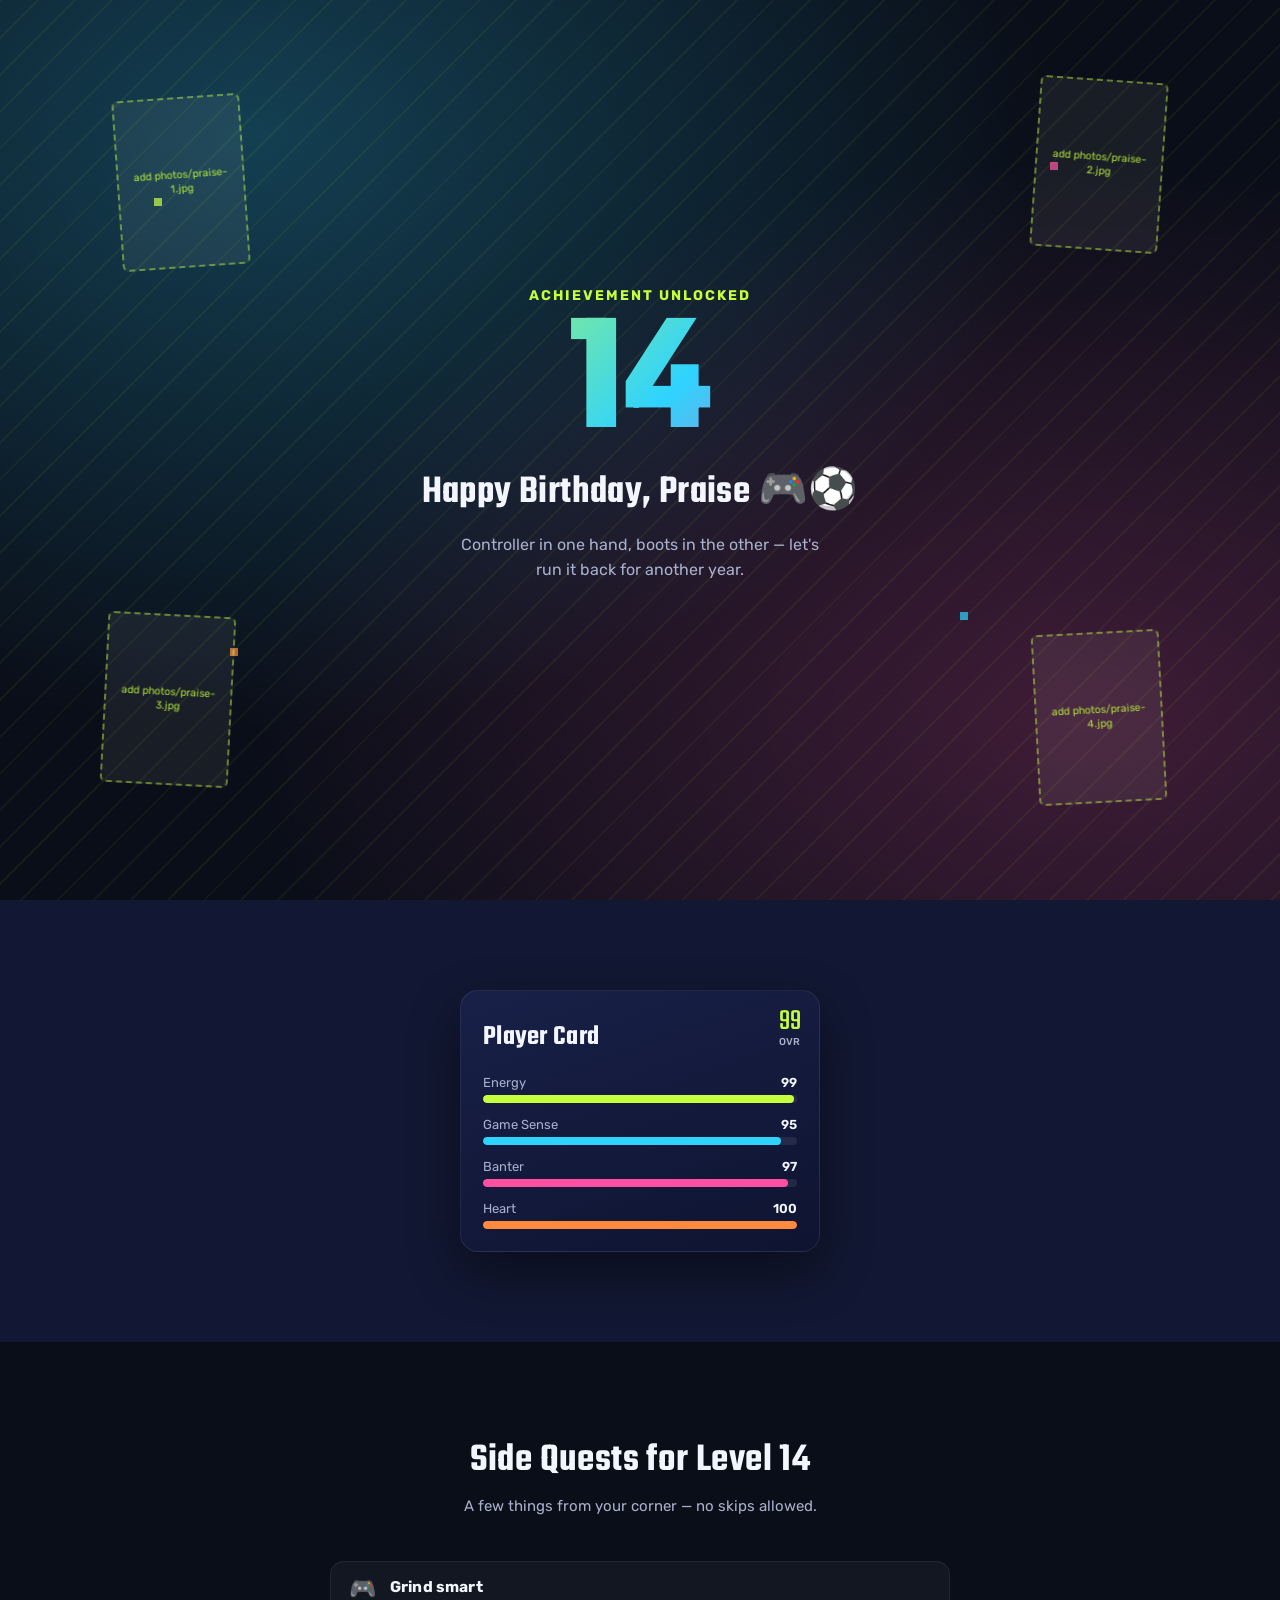
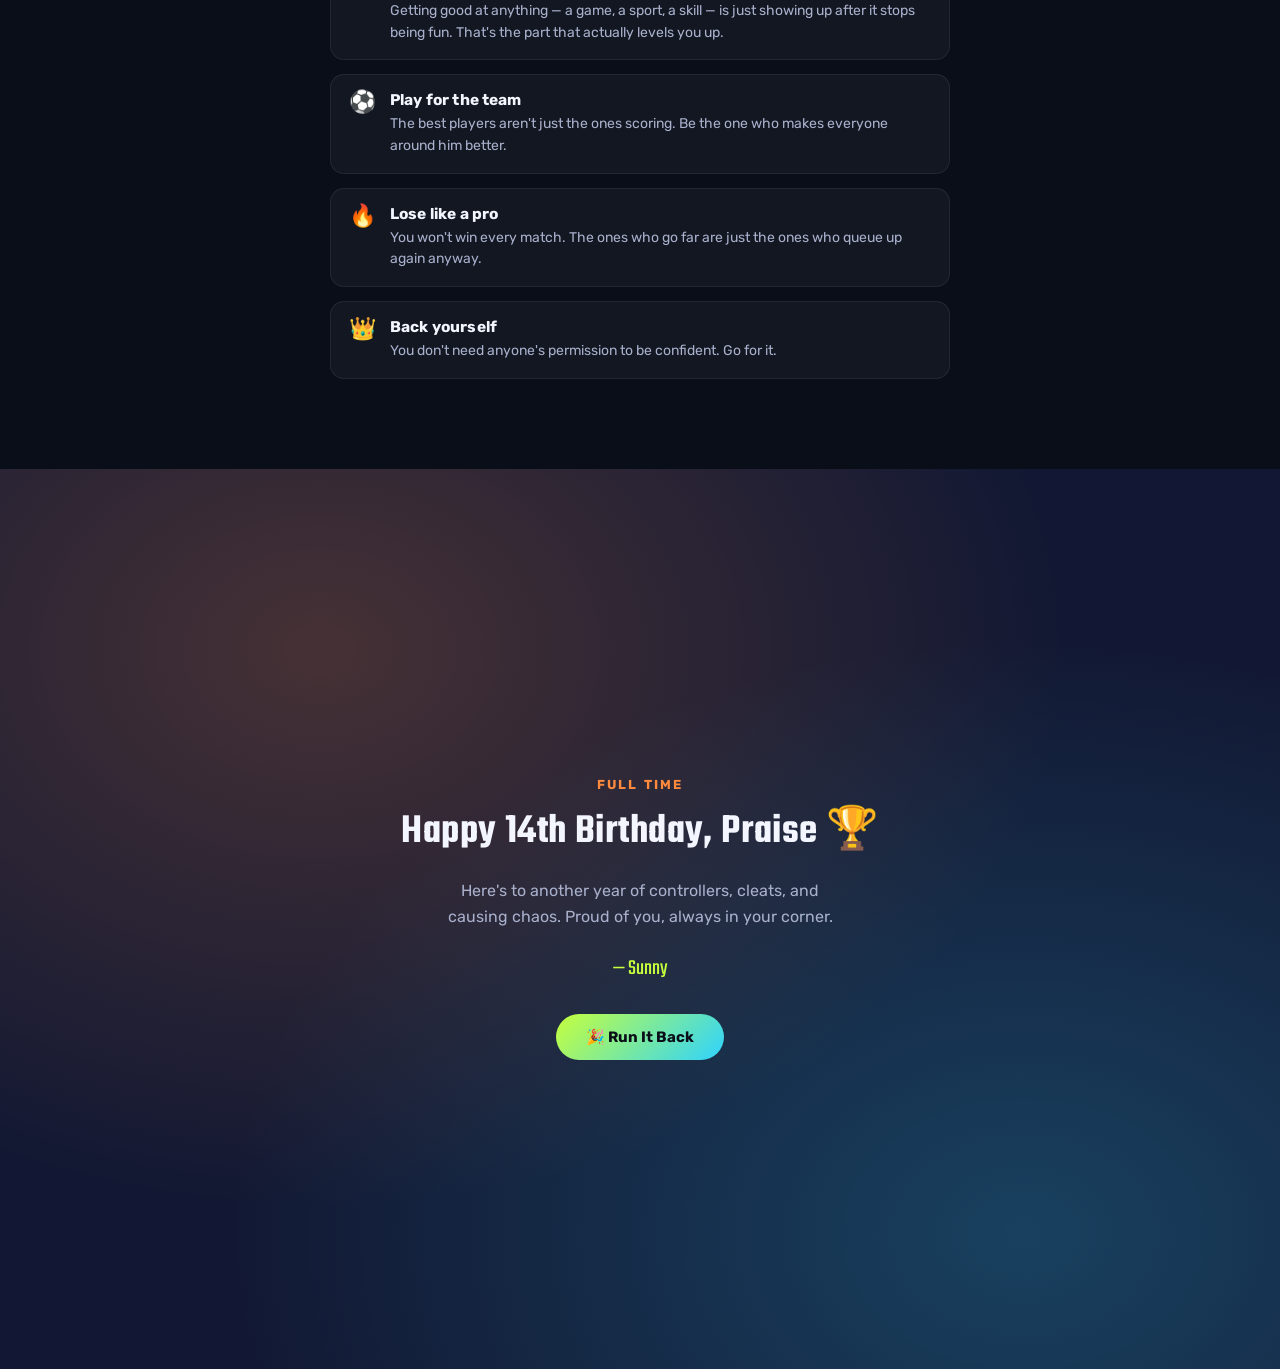
==== index.html @ 2d5f905f "commit" ====
<!DOCTYPE html>
<html lang="en">
<head>
<meta charset="UTF-8">
<meta name="viewport" content="width=device-width, initial-scale=1, viewport-fit=cover">
<title>Level 14 Unlocked 🎮⚽</title>
<link rel="preconnect" href="https://fonts.googleapis.com">
<link rel="preconnect" href="https://fonts.gstatic.com" crossorigin>
<link href="https://fonts.googleapis.com/css2?family=Teko:wght@500;600;700&family=Rubik:wght@400;500;700;800&display=swap" rel="stylesheet">
<link rel="stylesheet" href="styles.css">
</head>
<body>

<section id="hero">
  <div class="spark" style="left:12%;top:22%;background:var(--lime);animation-delay:0s;"></div>
  <div class="spark" style="left:82%;top:18%;background:var(--pink);animation-delay:1.2s;"></div>
  <div class="spark" style="left:75%;top:68%;background:var(--blue);animation-delay:2.1s;"></div>
  <div class="spark" style="left:18%;top:72%;background:var(--orange);animation-delay:.6s;"></div>

  <figure class="corner-photo corner-tl" data-slot="add photos/praise-1.jpg">
    <img src="photos/praise-1.jpg" alt="Praise">
  </figure>
  <figure class="corner-photo corner-tr" data-slot="add photos/praise-2.jpg">
    <img src="photos/praise-2.jpg" alt="Praise">
  </figure>
  <figure class="corner-photo corner-bl" data-slot="add photos/praise-3.jpg">
    <img src="photos/praise-3.jpg" alt="Praise">
  </figure>
  <figure class="corner-photo corner-br" data-slot="add photos/praise-4.jpg">
    <img src="photos/praise-4.jpg" alt="Praise">
  </figure>

  <div class="wrap">
    <div class="sequence">
      <div class="scene scene-match">
        <p class="eyebrow">Full Time Whistle</p>
        <div class="score">3<span>–</span>2</div>
        <p class="score-label">Real Madrid vs Barcelona</p>
        <p class="motm">⭐ Praise's hat-trick of long-range screamers wins it for Madrid</p>
      </div>
      <div class="scene scene-xp">
        <p class="eyebrow">Hat-Trick Bonus</p>
        <p class="xp-gain">+2,400 XP</p>
        <div class="xp-track"><div class="xp-fill"></div></div>
        <p class="xp-label">LEVEL 13 → LEVEL 14</p>
      </div>
      <div class="scene scene-level">
        <p class="eyebrow">Achievement Unlocked</p>
        <h1 class="level">14</h1>
        <h2 class="hero-title">Happy Birthday, Praise 🎮⚽</h2>
        <p class="hero-sub">Controller in one hand, boots in the other — let's run it back for another year.</p>
      </div>
    </div>
  </div>
</section>

<section id="card">
  <div class="card-box">
    <div class="ovr">99<span>OVR</span></div>
    <h2>Player Card</h2>
    <div class="stat">
      <div class="stat-row"><span>Energy</span><b>99</b></div>
      <div class="bar-track"><div class="bar-fill" style="--w:99%;--c:var(--lime);"></div></div>
    </div>
    <div class="stat">
      <div class="stat-row"><span>Game Sense</span><b>95</b></div>
      <div class="bar-track"><div class="bar-fill" style="--w:95%;--c:var(--blue);"></div></div>
    </div>
    <div class="stat">
      <div class="stat-row"><span>Banter</span><b>97</b></div>
      <div class="bar-track"><div class="bar-fill" style="--w:97%;--c:var(--pink);"></div></div>
    </div>
    <div class="stat">
      <div class="stat-row"><span>Heart</span><b>100</b></div>
      <div class="bar-track"><div class="bar-fill" style="--w:100%;--c:var(--orange);"></div></div>
    </div>
  </div>
</section>

<section id="quests">
  <div class="wrap">
    <div class="section-head">
      <h2>Side Quests for Level 14</h2>
      <p>A few things from your corner — no skips allowed.</p>
    </div>
    <div class="quest-list">
      <div class="quest">
        <span class="icon">🎮</span>
        <div><h3>Grind smart</h3><p>Getting good at anything — a game, a sport, a skill — is just showing up after it stops being fun. That's the part that actually levels you up.</p></div>
      </div>
      <div class="quest">
        <span class="icon">⚽</span>
        <div><h3>Play for the team</h3><p>The best players aren't just the ones scoring. Be the one who makes everyone around him better.</p></div>
      </div>
      <div class="quest">
        <span class="icon">🔥</span>
        <div><h3>Lose like a pro</h3><p>You won't win every match. The ones who go far are just the ones who queue up again anyway.</p></div>
      </div>
      <div class="quest">
        <span class="icon">👑</span>
        <div><h3>Back yourself</h3><p>You don't need anyone's permission to be confident. Go for it.</p></div>
      </div>
    </div>
  </div>
</section>

<section id="finale">
  <div class="confetti go" id="confetti">
    <span style="left:5%; background:var(--lime); animation-delay:0s;"></span>
    <span style="left:14%; background:var(--pink); animation-delay:.15s;"></span>
    <span style="left:23%; background:var(--blue); animation-delay:.05s;"></span>
    <span style="left:33%; background:var(--orange); animation-delay:.25s;"></span>
    <span style="left:44%; background:var(--lime); animation-delay:.1s;"></span>
    <span style="left:54%; background:var(--pink); animation-delay:.3s;"></span>
    <span style="left:63%; background:var(--blue); animation-delay:0s;"></span>
    <span style="left:72%; background:var(--orange); animation-delay:.2s;"></span>
    <span style="left:81%; background:var(--lime); animation-delay:.35s;"></span>
    <span style="left:90%; background:var(--pink); animation-delay:.15s;"></span>
    <span style="left:38%; background:var(--blue); animation-delay:.4s;"></span>
    <span style="left:68%; background:var(--orange); animation-delay:.08s;"></span>
  </div>
  <div class="wrap">
    <p class="finale-eyebrow">Full Time</p>
    <h2>Happy 14th Birthday, Praise 🏆</h2>
    <p class="msg">Here's to another year of controllers, cleats, and causing chaos. Proud of you, always in your corner.</p>
    <p class="sig">— Sunny</p>
    <button class="go-btn" id="celebrate" type="button">🎉 Run It Back</button>
  </div>
</section>

<script src="script.js"></script>
</body>
</html>
---- styles.css ----
:root{
  --bg:#0a0e18; --bg2:#121833;
  --lime:#c6ff3c; --blue:#2fd3ff; --pink:#ff4fa3; --orange:#ff8a3d;
  --text:#f4f6ff; --muted:#a9b0cc;
  --font-d:'Teko',Impact,'Arial Narrow',sans-serif;
  --font-b:'Rubik',-apple-system,'Segoe UI',sans-serif;
}
@media (prefers-color-scheme: dark){ :root:not([data-theme="light"]){ --bg:#0a0e18; } }
:root[data-theme="dark"]{ --bg:#0a0e18; }
*{ box-sizing:border-box; }
html,body{ margin:0; padding:0; }
body{
  background:var(--bg); color:var(--text); font-family:var(--font-b);
  overflow-x:hidden; width:100%;
  padding-top:env(safe-area-inset-top,0px); padding-bottom:env(safe-area-inset-bottom,0px);
}
h1,h2,h3{ font-family:var(--font-d); margin:0; font-weight:600; letter-spacing:.01em; }
p{ margin:0; }
section{ position:relative; width:100%; overflow:hidden; padding:90px 20px; }
.wrap{ width:100%; max-width:620px; margin:0 auto; text-align:center; }

/* ---------- HERO ---------- */
#hero{
  min-height:100svh; display:flex; align-items:center; justify-content:center;
  background:
    repeating-linear-gradient(135deg, rgba(198,255,60,.05) 0 2px, transparent 2px 26px),
    radial-gradient(ellipse at 20% 15%, rgba(47,211,255,.25), transparent 55%),
    radial-gradient(ellipse at 85% 80%, rgba(255,79,163,.22), transparent 55%),
    var(--bg);
}
.spark{ position:absolute; width:8px; height:8px; opacity:.7; animation:float 7s ease-in-out infinite; }
@keyframes float{ 0%,100%{ transform:translateY(0) rotate(0deg);} 50%{ transform:translateY(-26px) rotate(45deg);} }

.corner-photo{
  position:absolute; z-index:3; width:clamp(84px,22vw,128px); aspect-ratio:3/4;
  padding:8px; border-radius:6px; background:rgba(255,245,248,.93);
  box-shadow:0 14px 30px rgba(0,0,0,.4);
}
.corner-photo img{ display:block; width:100%; height:100%; object-fit:cover; border-radius:3px; background:#1b2340; }
.corner-photo.is-empty{
  background:rgba(255,255,255,.06); border:2px dashed rgba(198,255,60,.45); box-shadow:none;
  display:flex; align-items:center; justify-content:center;
}
.corner-photo.is-empty img{ display:none; }
.corner-photo.is-empty::after{
  content:attr(data-slot); font-size:10.5px; color:var(--lime); text-align:center; padding:0 6px; opacity:.85; line-height:1.4;
}
.corner-tl{ top:9%; left:6%; transform:rotate(-4deg); }
.corner-tr{ top:7%; right:6%; transform:rotate(4deg); }
.corner-bl{ bottom:11%; left:5%; transform:rotate(3deg); }
.corner-br{ bottom:9%; right:6%; transform:rotate(-3deg); }
@media (max-width:480px){ .corner-photo{ width:clamp(70px,20vw,100px); padding:6px; } }

.eyebrow{ font-size:14px; letter-spacing:.14em; color:var(--lime); font-weight:700; text-transform:uppercase; margin-bottom:10px; }
.level{
  font-size:clamp(90px,26vw,170px); line-height:.85; font-weight:700;
  background:linear-gradient(135deg,var(--lime),var(--blue) 55%,var(--pink));
  -webkit-background-clip:text; background-clip:text; color:transparent; margin:0 0 6px;
}
.hero-title{ font-size:clamp(26px,6vw,40px); font-weight:600; margin-bottom:12px; }
.hero-sub{ font-size:16px; color:var(--muted); max-width:380px; margin:0 auto 30px; line-height:1.55; }
.xp-track{ width:min(300px,80%); height:10px; margin:0 auto; border-radius:999px; background:rgba(255,255,255,.1); overflow:hidden; }
.xp-fill{ height:100%; width:0%; border-radius:999px; background:linear-gradient(90deg,var(--lime),var(--blue)); animation:fillXP 1.6s 2.6s ease forwards; }
@keyframes fillXP{ to{ width:100%; } }
.xp-label{ font-size:12px; color:var(--muted); margin-top:8px; letter-spacing:.06em; }

.sequence{ position:relative; min-height:clamp(240px,40vh,360px); width:100%; }
.scene{ position:absolute; inset:0; display:flex; flex-direction:column; align-items:stretch; justify-content:center; opacity:0; }
.scene-match{ animation:sceneFade 2.6s ease forwards; }
.scene-xp{ animation:sceneFade 3s 2.3s ease forwards; }
.scene-level{ animation:sceneIn .9s 5.1s ease forwards; transform:scale(.92); }
@keyframes sceneFade{ 0%{opacity:0;} 10%{opacity:1;} 85%{opacity:1;} 100%{opacity:0;} }
@keyframes sceneIn{ to{ opacity:1; transform:scale(1); } }
.score{ font-family:var(--font-d); font-size:clamp(58px,14vw,88px); line-height:1; }
.score span{ color:var(--muted); margin:0 10px; font-size:.6em; }
.score-label{ color:var(--muted); font-size:14px; letter-spacing:.08em; margin-top:6px; }
.motm{ margin-top:14px; font-size:14px; color:var(--lime); font-weight:700; }
.xp-gain{ font-family:var(--font-d); font-size:clamp(38px,9vw,54px); color:var(--blue); margin-bottom:4px; }

/* ---------- PLAYER CARD ---------- */
#card{ background:var(--bg2); }
.card-box{
  max-width:360px; margin:0 auto; border-radius:18px; padding:26px 22px 22px;
  background:linear-gradient(160deg,#182048,#0e1430);
  border:1px solid rgba(255,255,255,.08); box-shadow:0 20px 50px rgba(0,0,0,.45);
  position:relative;
}
.ovr{
  position:absolute; top:16px; right:18px; font-family:var(--font-d); font-size:30px; color:var(--lime);
  line-height:1;
}
.ovr span{ display:block; font-family:var(--font-b); font-size:10px; color:var(--muted); font-weight:500; }
.card-box h2{ font-size:28px; text-align:left; margin-bottom:18px; }
.stat{ text-align:left; margin-bottom:14px; }
.stat:last-child{ margin-bottom:0; }
.stat-row{ display:flex; justify-content:space-between; font-size:13px; color:var(--muted); margin-bottom:5px; }
.stat-row b{ color:var(--text); font-weight:600; }
.bar-track{ height:8px; border-radius:999px; background:rgba(255,255,255,.08); overflow:hidden; }
.bar-fill{ height:100%; width:var(--w); border-radius:999px; background:var(--c); animation:fillBar 1.4s ease forwards; transform-origin:left; }
@keyframes fillBar{ from{ transform:scaleX(0); } to{ transform:scaleX(1); } }

/* ---------- QUESTS ---------- */
#quests{ background:var(--bg); }
.section-head{ margin-bottom:46px; }
.section-head h2{ font-size:clamp(30px,6vw,40px); }
.section-head p{ color:var(--muted); margin-top:8px; font-size:15px; }
.quest-list{ display:grid; gap:14px; text-align:left; }
.quest{
  display:flex; gap:14px; align-items:flex-start; padding:16px 18px; border-radius:14px;
  background:rgba(255,255,255,.04); border:1px solid rgba(255,255,255,.07);
}
.quest .icon{ font-size:22px; line-height:1; }
.quest h3{ font-family:var(--font-b); font-size:15.5px; font-weight:700; margin-bottom:4px; }
.quest p{ font-size:14px; color:var(--muted); line-height:1.55; }

/* ---------- FINALE ---------- */
#finale{
  min-height:100svh; display:flex; align-items:center; justify-content:center;
  background:
    radial-gradient(ellipse at 25% 20%, rgba(255,138,61,.22), transparent 55%),
    radial-gradient(ellipse at 80% 85%, rgba(47,211,255,.22), transparent 55%),
    var(--bg2);
}
.finale-eyebrow{ font-size:13px; letter-spacing:.16em; color:var(--orange); font-weight:700; text-transform:uppercase; margin-bottom:10px; }
#finale h2{ font-size:clamp(28px,6vw,42px); margin-bottom:16px; }
#finale p.msg{ font-size:16px; color:var(--muted); max-width:400px; margin:0 auto 24px; line-height:1.6; }
.sig{ font-family:var(--font-d); font-size:22px; color:var(--lime); margin-bottom:30px; }
.go-btn{
  background:linear-gradient(135deg,var(--lime),var(--blue));
  color:#0a0e18; border:none; padding:14px 30px; border-radius:999px;
  font-family:var(--font-b); font-weight:700; font-size:15px; cursor:pointer;
}
.confetti{ position:absolute; inset:0; pointer-events:none; overflow:hidden; }
.confetti span{
  position:absolute; top:-5%; width:8px; height:14px; opacity:0;
  border-radius:2px;
}
.confetti.go span{ animation:drop 1.6s ease-in forwards; }
@keyframes drop{ 0%{ opacity:1; transform:translateY(0) rotate(0deg);} 100%{ opacity:0; transform:translateY(110vh) rotate(360deg);} }

@media (prefers-reduced-motion:reduce){
  .spark,.xp-fill,.bar-fill,.confetti.go span,.scene{ animation:none !important; }
  .xp-fill{ width:100%; } .bar-fill{ transform:scaleX(1); }
  .scene-match,.scene-xp{ display:none; }
  .scene-level{ position:static; opacity:1; transform:none; }
  .sequence{ min-height:auto; }
}
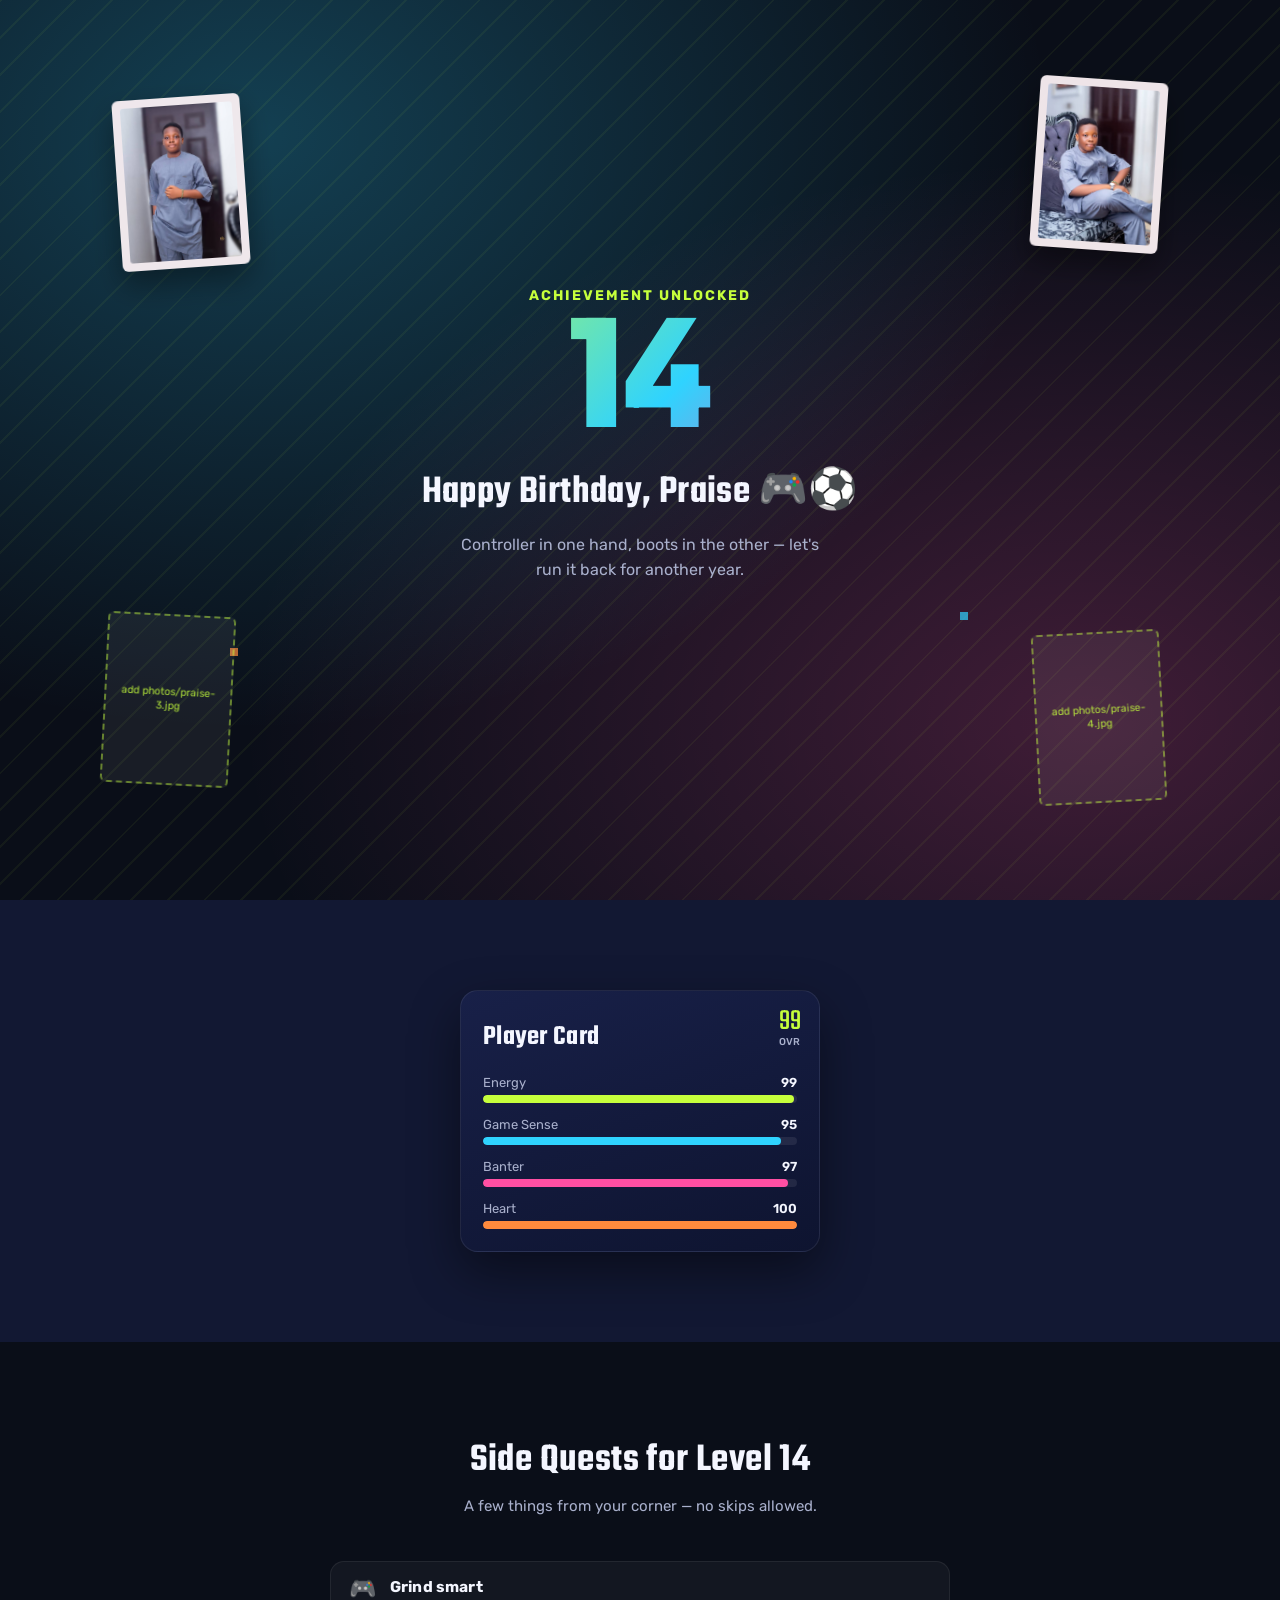
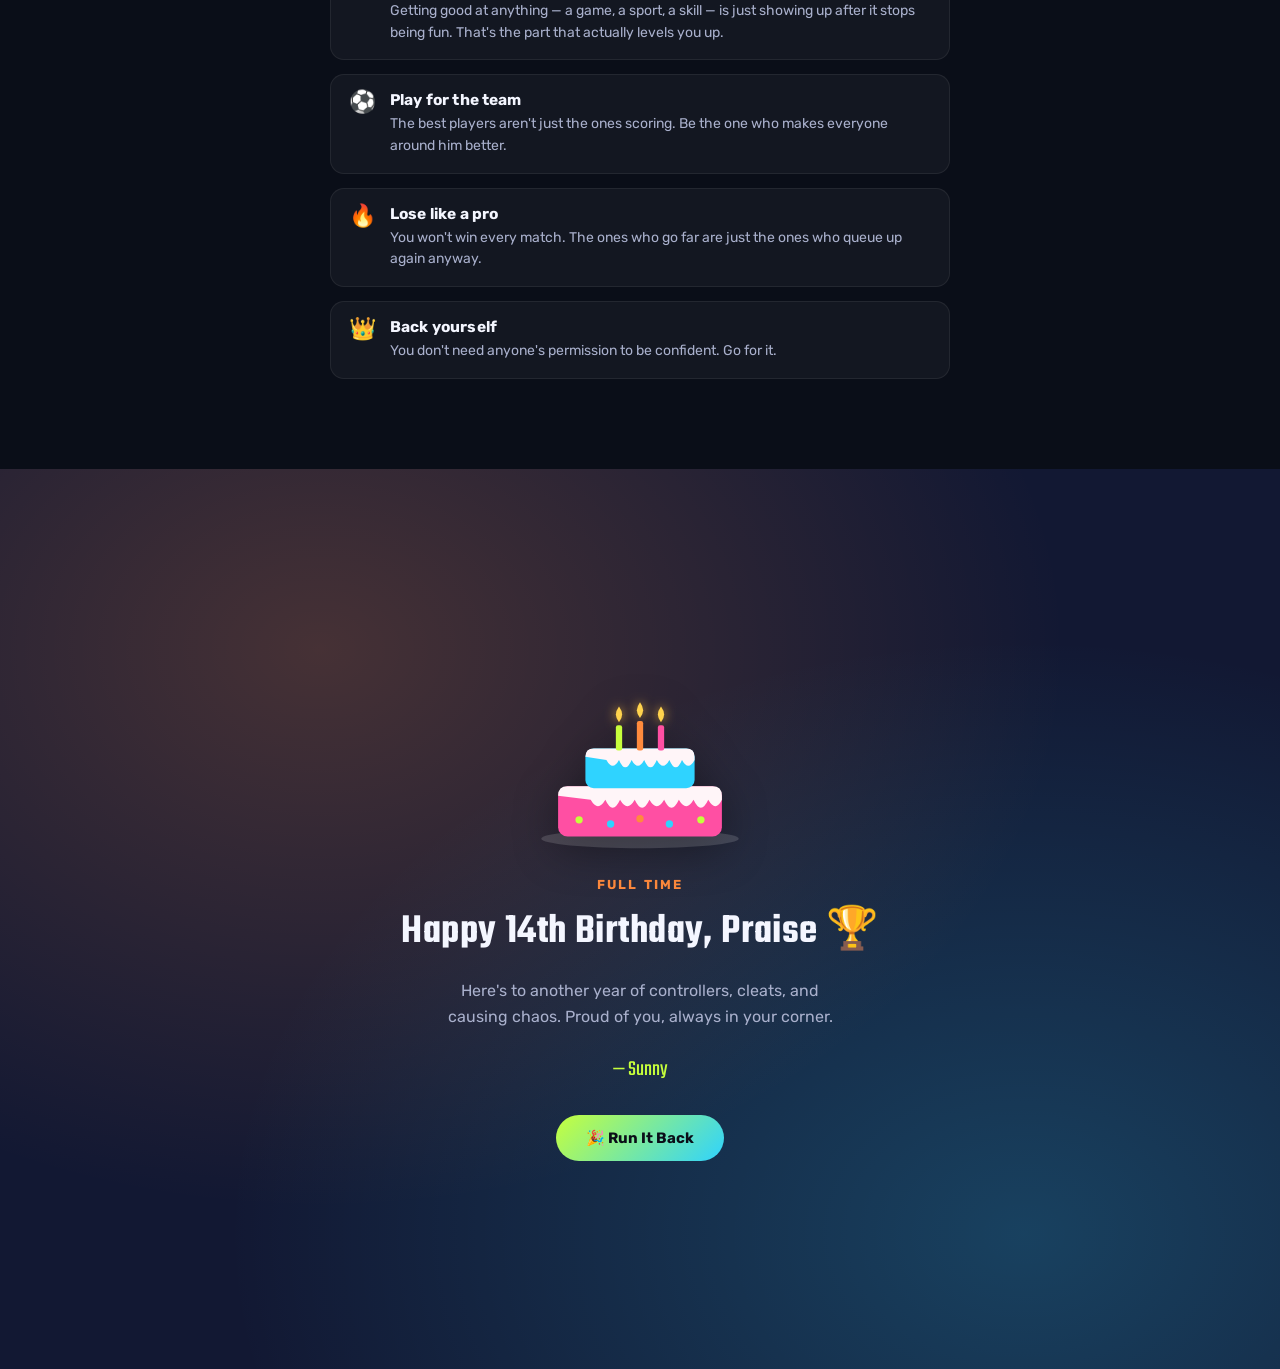
==== commit 0c73c26b: "commit" ====
--- a/index.html
+++ b/index.html
@@ -120,6 +120,29 @@
     <span style="left:68%; background:var(--orange); animation-delay:.08s;"></span>
   </div>
   <div class="wrap">
+    <svg class="cake" viewBox="0 0 200 170" role="img" aria-label="Birthday cake with lit candles" xmlns="http://www.w3.org/2000/svg">
+      <!-- plate -->
+      <ellipse cx="100" cy="154" rx="94" ry="9" fill="rgba(255,255,255,.14)"/>
+      <!-- bottom tier -->
+      <rect x="22" y="104" width="156" height="48" rx="9" fill="var(--pink)"/>
+      <path d="M22 113 q0 -9 9 -9 h138 q9 0 9 9 v4 q-6 12 -13 0 q-7 15 -14 0 q-7 12 -14 0 q-7 15 -14 0 q-7 12 -14 0 q-7 15 -14 0 q-7 12 -14 0 q-7 15 -14 0 q-7 12 -14 0 z" fill="#fff5f8"/>
+      <circle cx="42" cy="136" r="3.5" fill="var(--lime)"/>
+      <circle cx="72" cy="140" r="3.5" fill="var(--blue)"/>
+      <circle cx="100" cy="135" r="3.5" fill="var(--orange)"/>
+      <circle cx="128" cy="140" r="3.5" fill="var(--blue)"/>
+      <circle cx="158" cy="136" r="3.5" fill="var(--lime)"/>
+      <!-- top tier -->
+      <rect x="48" y="68" width="104" height="38" rx="8" fill="var(--blue)"/>
+      <path d="M48 76 q0 -8 8 -8 h88 q8 0 8 8 v3 q-6 11 -12 0 q-6 14 -12 0 q-6 11 -12 0 q-6 14 -12 0 q-6 11 -12 0 q-6 14 -12 0 q-6 11 -12 0 z" fill="#fff5f8"/>
+      <!-- candles -->
+      <rect x="77" y="46" width="6" height="24" rx="2" fill="var(--lime)"/>
+      <rect x="97" y="42" width="6" height="28" rx="2" fill="var(--orange)"/>
+      <rect x="117" y="46" width="6" height="24" rx="2" fill="var(--pink)"/>
+      <!-- flames -->
+      <path class="flame" style="animation-delay:0s" d="M80 28 q-6 8 0 15 q6 -7 0 -15z" fill="#ffd34d"/>
+      <path class="flame" style="animation-delay:.25s" d="M100 24 q-6 8 0 15 q6 -7 0 -15z" fill="#ffd34d"/>
+      <path class="flame" style="animation-delay:.5s" d="M120 28 q-6 8 0 15 q6 -7 0 -15z" fill="#ffd34d"/>
+    </svg>
     <p class="finale-eyebrow">Full Time</p>
     <h2>Happy 14th Birthday, Praise 🏆</h2>
     <p class="msg">Here's to another year of controllers, cleats, and causing chaos. Proud of you, always in your corner.</p>
--- a/styles.css
+++ b/styles.css
@@ -121,6 +121,16 @@
     radial-gradient(ellipse at 80% 85%, rgba(47,211,255,.22), transparent 55%),
     var(--bg2);
 }
+.cake{ display:block; width:clamp(150px,42vw,210px); height:auto; margin:0 auto 22px; filter:drop-shadow(0 10px 22px rgba(0,0,0,.4)); }
+.flame{
+  transform-box:fill-box; transform-origin:50% 100%;
+  animation:flicker 1.1s ease-in-out infinite;
+  filter:drop-shadow(0 0 5px rgba(255,190,60,.9));
+}
+@keyframes flicker{
+  0%,100%{ transform:scale(1,1) rotate(-2deg); }
+  50%{ transform:scale(.88,1.12) rotate(3deg); }
+}
 .finale-eyebrow{ font-size:13px; letter-spacing:.16em; color:var(--orange); font-weight:700; text-transform:uppercase; margin-bottom:10px; }
 #finale h2{ font-size:clamp(28px,6vw,42px); margin-bottom:16px; }
 #finale p.msg{ font-size:16px; color:var(--muted); max-width:400px; margin:0 auto 24px; line-height:1.6; }
@@ -139,7 +149,7 @@
 @keyframes drop{ 0%{ opacity:1; transform:translateY(0) rotate(0deg);} 100%{ opacity:0; transform:translateY(110vh) rotate(360deg);} }
 
 @media (prefers-reduced-motion:reduce){
-  .spark,.xp-fill,.bar-fill,.confetti.go span,.scene{ animation:none !important; }
+  .spark,.xp-fill,.bar-fill,.confetti.go span,.scene,.flame{ animation:none !important; }
   .xp-fill{ width:100%; } .bar-fill{ transform:scaleX(1); }
   .scene-match,.scene-xp{ display:none; }
   .scene-level{ position:static; opacity:1; transform:none; }
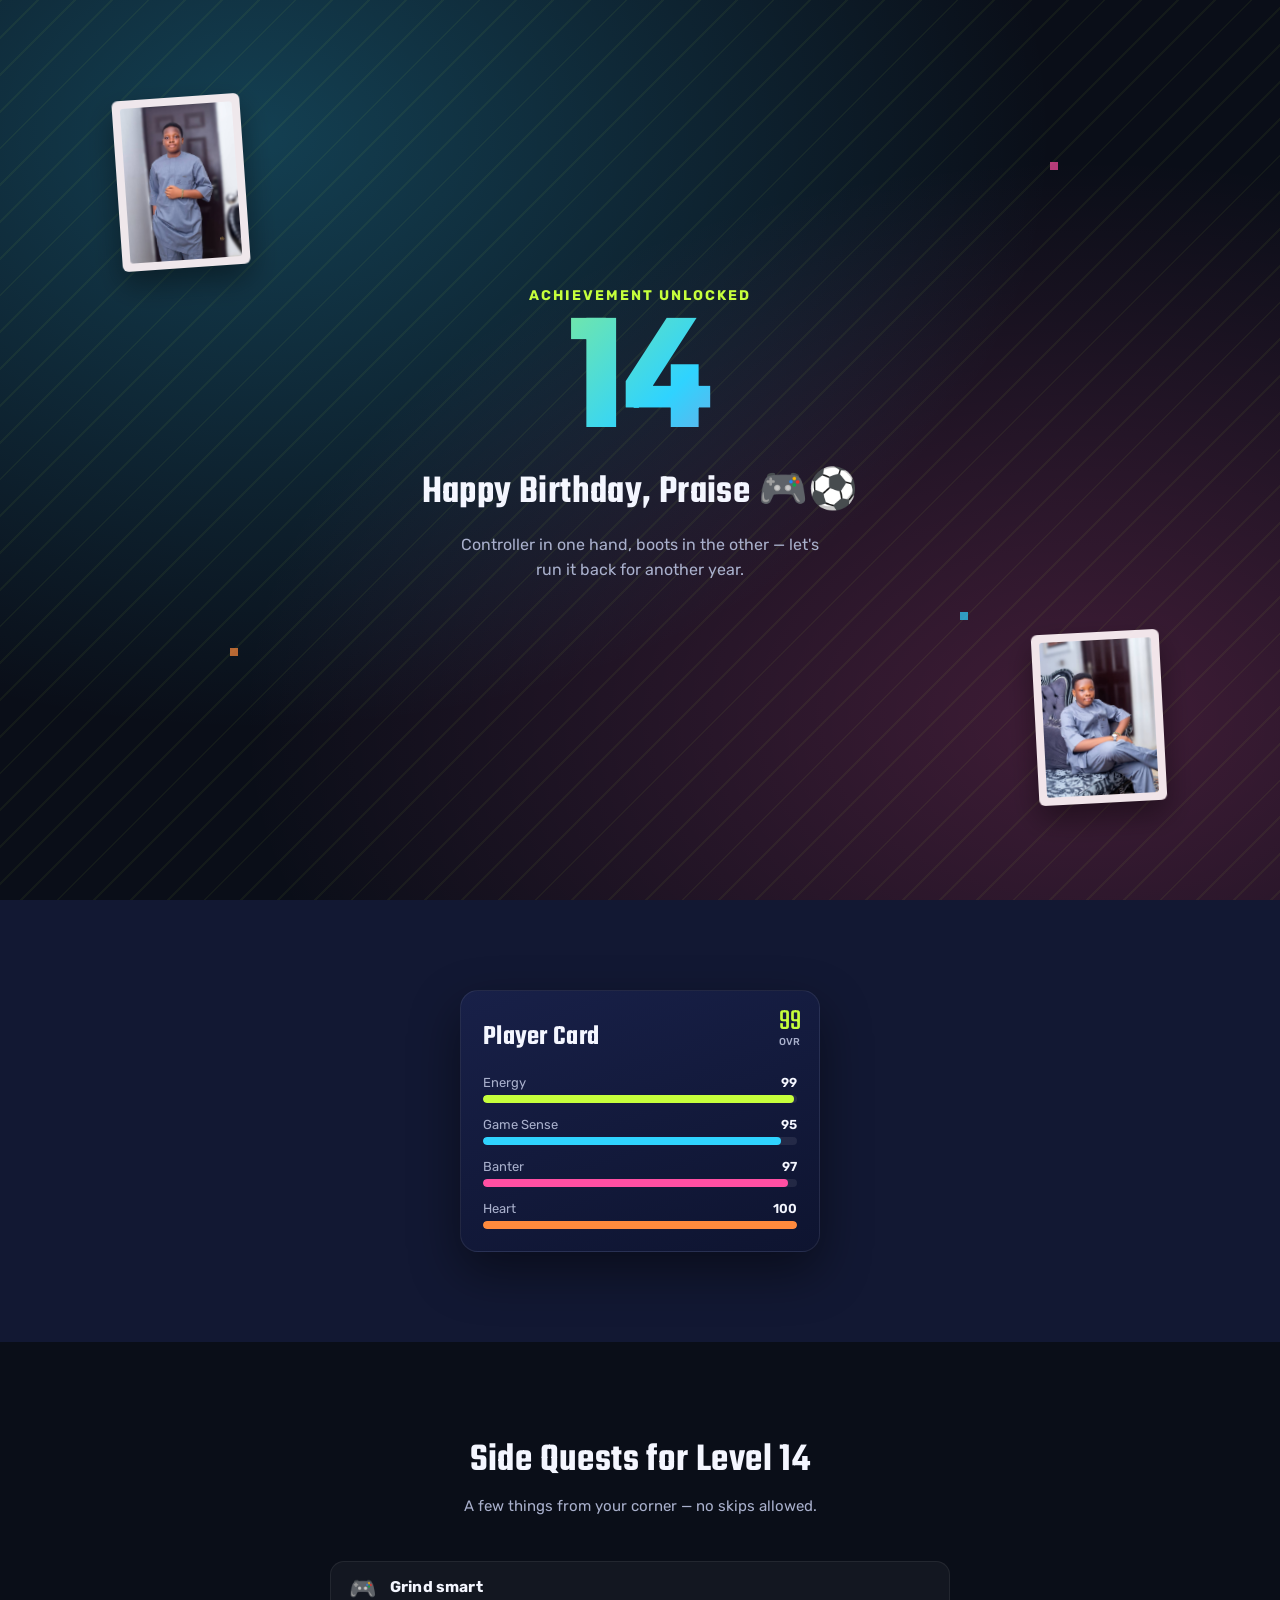
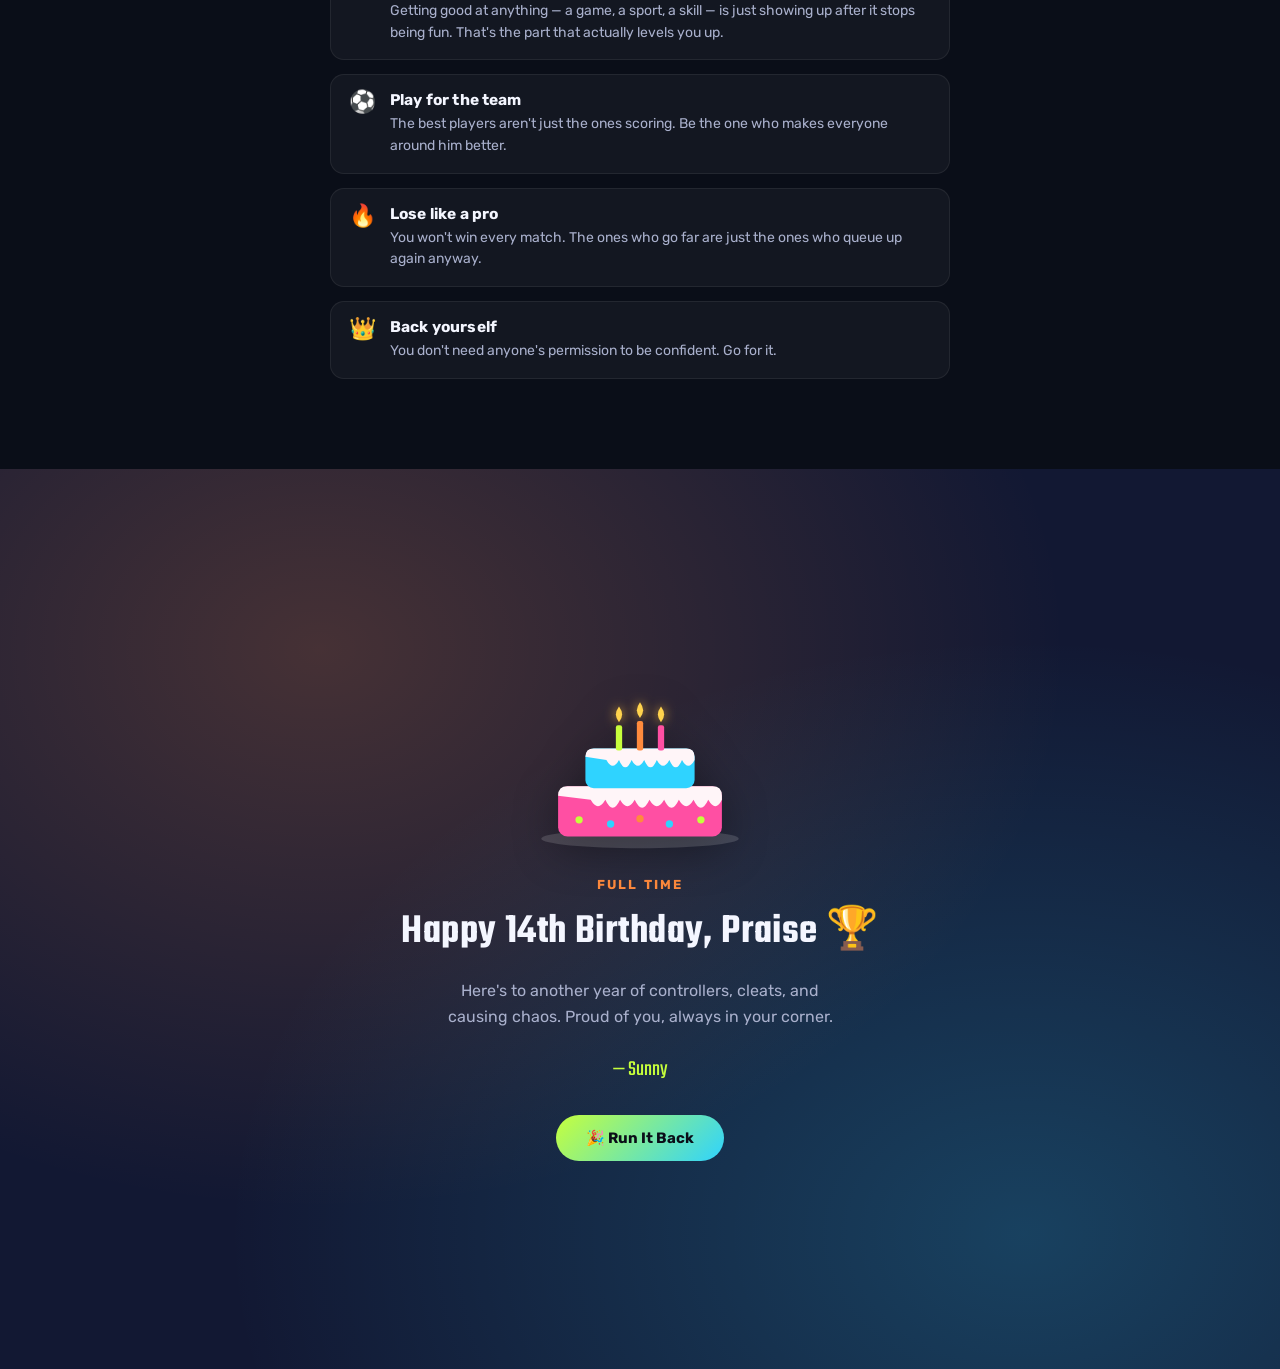
==== commit 58778473: "commit" ====
--- a/index.html
+++ b/index.html
@@ -1,156 +1,184 @@
 <!DOCTYPE html>
 <html lang="en">
+
 <head>
-<meta charset="UTF-8">
-<meta name="viewport" content="width=device-width, initial-scale=1, viewport-fit=cover">
-<title>Level 14 Unlocked 🎮⚽</title>
-<link rel="preconnect" href="https://fonts.googleapis.com">
-<link rel="preconnect" href="https://fonts.gstatic.com" crossorigin>
-<link href="https://fonts.googleapis.com/css2?family=Teko:wght@500;600;700&family=Rubik:wght@400;500;700;800&display=swap" rel="stylesheet">
-<link rel="stylesheet" href="styles.css">
+  <meta charset="UTF-8">
+  <meta name="viewport" content="width=device-width, initial-scale=1, viewport-fit=cover">
+  <title>Level 14 Unlocked 🎮⚽</title>
+  <link rel="preconnect" href="https://fonts.googleapis.com">
+  <link rel="preconnect" href="https://fonts.gstatic.com" crossorigin>
+  <link
+    href="https://fonts.googleapis.com/css2?family=Teko:wght@500;600;700&family=Rubik:wght@400;500;700;800&display=swap"
+    rel="stylesheet">
+  <link rel="stylesheet" href="styles.css">
 </head>
+
 <body>
 
-<section id="hero">
-  <div class="spark" style="left:12%;top:22%;background:var(--lime);animation-delay:0s;"></div>
-  <div class="spark" style="left:82%;top:18%;background:var(--pink);animation-delay:1.2s;"></div>
-  <div class="spark" style="left:75%;top:68%;background:var(--blue);animation-delay:2.1s;"></div>
-  <div class="spark" style="left:18%;top:72%;background:var(--orange);animation-delay:.6s;"></div>
+  <section id="hero">
+    <div class="spark" style="left:12%;top:22%;background:var(--lime);animation-delay:0s;"></div>
+    <div class="spark" style="left:82%;top:18%;background:var(--pink);animation-delay:1.2s;"></div>
+    <div class="spark" style="left:75%;top:68%;background:var(--blue);animation-delay:2.1s;"></div>
+    <div class="spark" style="left:18%;top:72%;background:var(--orange);animation-delay:.6s;"></div>
 
-  <figure class="corner-photo corner-tl" data-slot="add photos/praise-1.jpg">
-    <img src="photos/praise-1.jpg" alt="Praise">
-  </figure>
-  <figure class="corner-photo corner-tr" data-slot="add photos/praise-2.jpg">
-    <img src="photos/praise-2.jpg" alt="Praise">
-  </figure>
-  <figure class="corner-photo corner-bl" data-slot="add photos/praise-3.jpg">
-    <img src="photos/praise-3.jpg" alt="Praise">
-  </figure>
-  <figure class="corner-photo corner-br" data-slot="add photos/praise-4.jpg">
-    <img src="photos/praise-4.jpg" alt="Praise">
-  </figure>
+    <figure class="corner-photo corner-tl" data-slot="add photos/praise-1.jpg">
+      <img src="photos/praise-1.jpg" alt="Praise">
+    </figure>
+    <figure class="corner-photo corner-br" data-slot="add photos/praise-4.jpg">
+      <img src="photos/praise-2.jpg" alt="Praise">
+    </figure>
 
-  <div class="wrap">
-    <div class="sequence">
-      <div class="scene scene-match">
-        <p class="eyebrow">Full Time Whistle</p>
-        <div class="score">3<span>–</span>2</div>
-        <p class="score-label">Real Madrid vs Barcelona</p>
-        <p class="motm">⭐ Praise's hat-trick of long-range screamers wins it for Madrid</p>
-      </div>
-      <div class="scene scene-xp">
-        <p class="eyebrow">Hat-Trick Bonus</p>
-        <p class="xp-gain">+2,400 XP</p>
-        <div class="xp-track"><div class="xp-fill"></div></div>
-        <p class="xp-label">LEVEL 13 → LEVEL 14</p>
-      </div>
-      <div class="scene scene-level">
-        <p class="eyebrow">Achievement Unlocked</p>
-        <h1 class="level">14</h1>
-        <h2 class="hero-title">Happy Birthday, Praise 🎮⚽</h2>
-        <p class="hero-sub">Controller in one hand, boots in the other — let's run it back for another year.</p>
+    <div class="wrap">
+      <div class="sequence">
+        <div class="scene scene-match">
+          <p class="eyebrow">Full Time Whistle</p>
+          <div class="score">3<span>–</span>2</div>
+          <p class="score-label">Real Madrid vs Barcelona</p>
+          <p class="motm">⭐ Praise's hat-trick of long-range screamers wins it for Madrid</p>
+        </div>
+        <div class="scene scene-xp">
+          <p class="eyebrow">Hat-Trick Bonus</p>
+          <p class="xp-gain">+2,400 XP</p>
+          <div class="xp-track">
+            <div class="xp-fill"></div>
+          </div>
+          <p class="xp-label">LEVEL 13 → LEVEL 14</p>
+        </div>
+        <div class="scene scene-level">
+          <p class="eyebrow">Achievement Unlocked</p>
+          <h1 class="level">14</h1>
+          <h2 class="hero-title">Happy Birthday, Praise 🎮⚽</h2>
+          <p class="hero-sub">Controller in one hand, boots in the other — let's run it back for another year.</p>
+        </div>
       </div>
     </div>
-  </div>
-</section>
+  </section>
 
-<section id="card">
-  <div class="card-box">
-    <div class="ovr">99<span>OVR</span></div>
-    <h2>Player Card</h2>
-    <div class="stat">
-      <div class="stat-row"><span>Energy</span><b>99</b></div>
-      <div class="bar-track"><div class="bar-fill" style="--w:99%;--c:var(--lime);"></div></div>
-    </div>
-    <div class="stat">
-      <div class="stat-row"><span>Game Sense</span><b>95</b></div>
-      <div class="bar-track"><div class="bar-fill" style="--w:95%;--c:var(--blue);"></div></div>
-    </div>
-    <div class="stat">
-      <div class="stat-row"><span>Banter</span><b>97</b></div>
-      <div class="bar-track"><div class="bar-fill" style="--w:97%;--c:var(--pink);"></div></div>
-    </div>
-    <div class="stat">
-      <div class="stat-row"><span>Heart</span><b>100</b></div>
-      <div class="bar-track"><div class="bar-fill" style="--w:100%;--c:var(--orange);"></div></div>
-    </div>
-  </div>
-</section>
-
-<section id="quests">
-  <div class="wrap">
-    <div class="section-head">
-      <h2>Side Quests for Level 14</h2>
-      <p>A few things from your corner — no skips allowed.</p>
-    </div>
-    <div class="quest-list">
-      <div class="quest">
-        <span class="icon">🎮</span>
-        <div><h3>Grind smart</h3><p>Getting good at anything — a game, a sport, a skill — is just showing up after it stops being fun. That's the part that actually levels you up.</p></div>
+  <section id="card">
+    <div class="card-box">
+      <div class="ovr">99<span>OVR</span></div>
+      <h2>Player Card</h2>
+      <div class="stat">
+        <div class="stat-row"><span>Energy</span><b>99</b></div>
+        <div class="bar-track">
+          <div class="bar-fill" style="--w:99%;--c:var(--lime);"></div>
+        </div>
       </div>
-      <div class="quest">
-        <span class="icon">⚽</span>
-        <div><h3>Play for the team</h3><p>The best players aren't just the ones scoring. Be the one who makes everyone around him better.</p></div>
+      <div class="stat">
+        <div class="stat-row"><span>Game Sense</span><b>95</b></div>
+        <div class="bar-track">
+          <div class="bar-fill" style="--w:95%;--c:var(--blue);"></div>
+        </div>
       </div>
-      <div class="quest">
-        <span class="icon">🔥</span>
-        <div><h3>Lose like a pro</h3><p>You won't win every match. The ones who go far are just the ones who queue up again anyway.</p></div>
+      <div class="stat">
+        <div class="stat-row"><span>Banter</span><b>97</b></div>
+        <div class="bar-track">
+          <div class="bar-fill" style="--w:97%;--c:var(--pink);"></div>
+        </div>
       </div>
-      <div class="quest">
-        <span class="icon">👑</span>
-        <div><h3>Back yourself</h3><p>You don't need anyone's permission to be confident. Go for it.</p></div>
+      <div class="stat">
+        <div class="stat-row"><span>Heart</span><b>100</b></div>
+        <div class="bar-track">
+          <div class="bar-fill" style="--w:100%;--c:var(--orange);"></div>
+        </div>
       </div>
     </div>
-  </div>
-</section>
+  </section>
 
-<section id="finale">
-  <div class="confetti go" id="confetti">
-    <span style="left:5%; background:var(--lime); animation-delay:0s;"></span>
-    <span style="left:14%; background:var(--pink); animation-delay:.15s;"></span>
-    <span style="left:23%; background:var(--blue); animation-delay:.05s;"></span>
-    <span style="left:33%; background:var(--orange); animation-delay:.25s;"></span>
-    <span style="left:44%; background:var(--lime); animation-delay:.1s;"></span>
-    <span style="left:54%; background:var(--pink); animation-delay:.3s;"></span>
-    <span style="left:63%; background:var(--blue); animation-delay:0s;"></span>
-    <span style="left:72%; background:var(--orange); animation-delay:.2s;"></span>
-    <span style="left:81%; background:var(--lime); animation-delay:.35s;"></span>
-    <span style="left:90%; background:var(--pink); animation-delay:.15s;"></span>
-    <span style="left:38%; background:var(--blue); animation-delay:.4s;"></span>
-    <span style="left:68%; background:var(--orange); animation-delay:.08s;"></span>
-  </div>
-  <div class="wrap">
-    <svg class="cake" viewBox="0 0 200 170" role="img" aria-label="Birthday cake with lit candles" xmlns="http://www.w3.org/2000/svg">
-      <!-- plate -->
-      <ellipse cx="100" cy="154" rx="94" ry="9" fill="rgba(255,255,255,.14)"/>
-      <!-- bottom tier -->
-      <rect x="22" y="104" width="156" height="48" rx="9" fill="var(--pink)"/>
-      <path d="M22 113 q0 -9 9 -9 h138 q9 0 9 9 v4 q-6 12 -13 0 q-7 15 -14 0 q-7 12 -14 0 q-7 15 -14 0 q-7 12 -14 0 q-7 15 -14 0 q-7 12 -14 0 q-7 15 -14 0 q-7 12 -14 0 z" fill="#fff5f8"/>
-      <circle cx="42" cy="136" r="3.5" fill="var(--lime)"/>
-      <circle cx="72" cy="140" r="3.5" fill="var(--blue)"/>
-      <circle cx="100" cy="135" r="3.5" fill="var(--orange)"/>
-      <circle cx="128" cy="140" r="3.5" fill="var(--blue)"/>
-      <circle cx="158" cy="136" r="3.5" fill="var(--lime)"/>
-      <!-- top tier -->
-      <rect x="48" y="68" width="104" height="38" rx="8" fill="var(--blue)"/>
-      <path d="M48 76 q0 -8 8 -8 h88 q8 0 8 8 v3 q-6 11 -12 0 q-6 14 -12 0 q-6 11 -12 0 q-6 14 -12 0 q-6 11 -12 0 q-6 14 -12 0 q-6 11 -12 0 z" fill="#fff5f8"/>
-      <!-- candles -->
-      <rect x="77" y="46" width="6" height="24" rx="2" fill="var(--lime)"/>
-      <rect x="97" y="42" width="6" height="28" rx="2" fill="var(--orange)"/>
-      <rect x="117" y="46" width="6" height="24" rx="2" fill="var(--pink)"/>
-      <!-- flames -->
-      <path class="flame" style="animation-delay:0s" d="M80 28 q-6 8 0 15 q6 -7 0 -15z" fill="#ffd34d"/>
-      <path class="flame" style="animation-delay:.25s" d="M100 24 q-6 8 0 15 q6 -7 0 -15z" fill="#ffd34d"/>
-      <path class="flame" style="animation-delay:.5s" d="M120 28 q-6 8 0 15 q6 -7 0 -15z" fill="#ffd34d"/>
-    </svg>
-    <p class="finale-eyebrow">Full Time</p>
-    <h2>Happy 14th Birthday, Praise 🏆</h2>
-    <p class="msg">Here's to another year of controllers, cleats, and causing chaos. Proud of you, always in your corner.</p>
-    <p class="sig">— Sunny</p>
-    <button class="go-btn" id="celebrate" type="button">🎉 Run It Back</button>
-  </div>
-</section>
+  <section id="quests">
+    <div class="wrap">
+      <div class="section-head">
+        <h2>Side Quests for Level 14</h2>
+        <p>A few things from your corner — no skips allowed.</p>
+      </div>
+      <div class="quest-list">
+        <div class="quest">
+          <span class="icon">🎮</span>
+          <div>
+            <h3>Grind smart</h3>
+            <p>Getting good at anything — a game, a sport, a skill — is just showing up after it stops being fun. That's
+              the part that actually levels you up.</p>
+          </div>
+        </div>
+        <div class="quest">
+          <span class="icon">⚽</span>
+          <div>
+            <h3>Play for the team</h3>
+            <p>The best players aren't just the ones scoring. Be the one who makes everyone around him better.</p>
+          </div>
+        </div>
+        <div class="quest">
+          <span class="icon">🔥</span>
+          <div>
+            <h3>Lose like a pro</h3>
+            <p>You won't win every match. The ones who go far are just the ones who queue up again anyway.</p>
+          </div>
+        </div>
+        <div class="quest">
+          <span class="icon">👑</span>
+          <div>
+            <h3>Back yourself</h3>
+            <p>You don't need anyone's permission to be confident. Go for it.</p>
+          </div>
+        </div>
+      </div>
+    </div>
+  </section>
 
-<script src="script.js"></script>
+  <section id="finale">
+    <div class="confetti go" id="confetti">
+      <span style="left:5%; background:var(--lime); animation-delay:0s;"></span>
+      <span style="left:14%; background:var(--pink); animation-delay:.15s;"></span>
+      <span style="left:23%; background:var(--blue); animation-delay:.05s;"></span>
+      <span style="left:33%; background:var(--orange); animation-delay:.25s;"></span>
+      <span style="left:44%; background:var(--lime); animation-delay:.1s;"></span>
+      <span style="left:54%; background:var(--pink); animation-delay:.3s;"></span>
+      <span style="left:63%; background:var(--blue); animation-delay:0s;"></span>
+      <span style="left:72%; background:var(--orange); animation-delay:.2s;"></span>
+      <span style="left:81%; background:var(--lime); animation-delay:.35s;"></span>
+      <span style="left:90%; background:var(--pink); animation-delay:.15s;"></span>
+      <span style="left:38%; background:var(--blue); animation-delay:.4s;"></span>
+      <span style="left:68%; background:var(--orange); animation-delay:.08s;"></span>
+    </div>
+    <div class="wrap">
+      <svg class="cake" viewBox="0 0 200 170" role="img" aria-label="Birthday cake with lit candles"
+        xmlns="http://www.w3.org/2000/svg">
+        <!-- plate -->
+        <ellipse cx="100" cy="154" rx="94" ry="9" fill="rgba(255,255,255,.14)" />
+        <!-- bottom tier -->
+        <rect x="22" y="104" width="156" height="48" rx="9" fill="var(--pink)" />
+        <path
+          d="M22 113 q0 -9 9 -9 h138 q9 0 9 9 v4 q-6 12 -13 0 q-7 15 -14 0 q-7 12 -14 0 q-7 15 -14 0 q-7 12 -14 0 q-7 15 -14 0 q-7 12 -14 0 q-7 15 -14 0 q-7 12 -14 0 z"
+          fill="#fff5f8" />
+        <circle cx="42" cy="136" r="3.5" fill="var(--lime)" />
+        <circle cx="72" cy="140" r="3.5" fill="var(--blue)" />
+        <circle cx="100" cy="135" r="3.5" fill="var(--orange)" />
+        <circle cx="128" cy="140" r="3.5" fill="var(--blue)" />
+        <circle cx="158" cy="136" r="3.5" fill="var(--lime)" />
+        <!-- top tier -->
+        <rect x="48" y="68" width="104" height="38" rx="8" fill="var(--blue)" />
+        <path
+          d="M48 76 q0 -8 8 -8 h88 q8 0 8 8 v3 q-6 11 -12 0 q-6 14 -12 0 q-6 11 -12 0 q-6 14 -12 0 q-6 11 -12 0 q-6 14 -12 0 q-6 11 -12 0 z"
+          fill="#fff5f8" />
+        <!-- candles -->
+        <rect x="77" y="46" width="6" height="24" rx="2" fill="var(--lime)" />
+        <rect x="97" y="42" width="6" height="28" rx="2" fill="var(--orange)" />
+        <rect x="117" y="46" width="6" height="24" rx="2" fill="var(--pink)" />
+        <!-- flames -->
+        <path class="flame" style="animation-delay:0s" d="M80 28 q-6 8 0 15 q6 -7 0 -15z" fill="#ffd34d" />
+        <path class="flame" style="animation-delay:.25s" d="M100 24 q-6 8 0 15 q6 -7 0 -15z" fill="#ffd34d" />
+        <path class="flame" style="animation-delay:.5s" d="M120 28 q-6 8 0 15 q6 -7 0 -15z" fill="#ffd34d" />
+      </svg>
+      <p class="finale-eyebrow">Full Time</p>
+      <h2>Happy 14th Birthday, Praise 🏆</h2>
+      <p class="msg">Here's to another year of controllers, cleats, and causing chaos. Proud of you, always in your
+        corner.</p>
+      <p class="sig">— Sunny</p>
+      <button class="go-btn" id="celebrate" type="button">🎉 Run It Back</button>
+    </div>
+  </section>
+
+  <script src="script.js"></script>
 </body>
-</html>
+
+</html>
